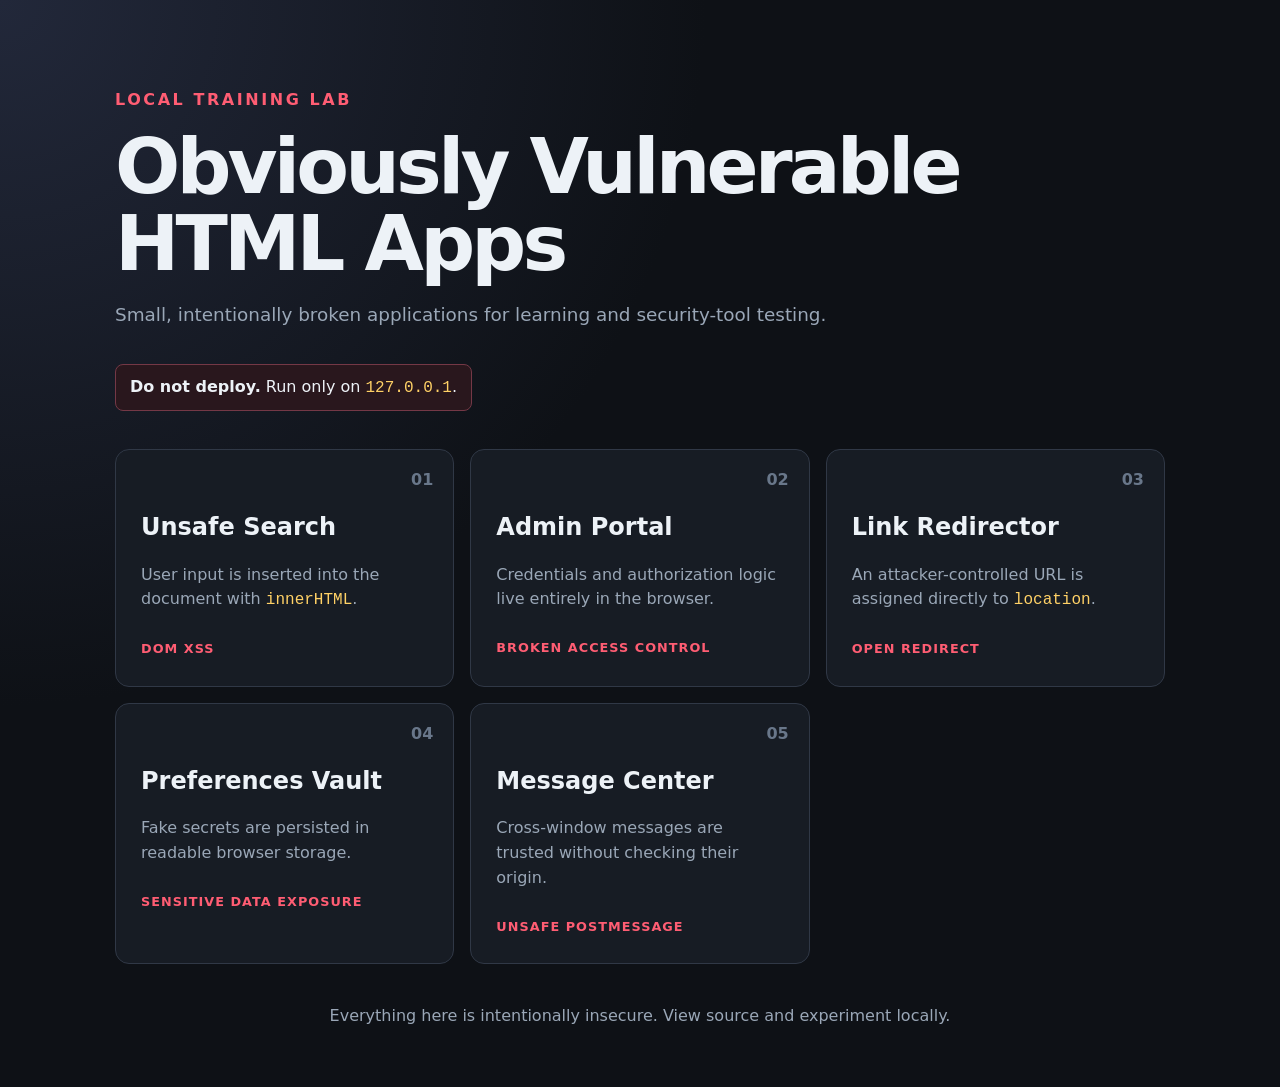
==== index.html @ 45a335d8 "first commit" ====
<!doctype html>
<html lang="en">
<head>
  <meta charset="utf-8">
  <meta name="viewport" content="width=device-width, initial-scale=1">
  <title>Obviously Vulnerable HTML Lab</title>
  <link rel="stylesheet" href="styles.css">
</head>
<body>
  <header class="hero">
    <p class="eyebrow">LOCAL TRAINING LAB</p>
    <h1>Obviously Vulnerable HTML Apps</h1>
    <p>Small, intentionally broken applications for learning and security-tool testing.</p>
    <div class="warning"><strong>Do not deploy.</strong> Run only on <code>127.0.0.1</code>.</div>
  </header>

  <main class="grid">
    <a class="card" href="apps/dom-xss.html">
      <span class="number">01</span><h2>Unsafe Search</h2>
      <p>User input is inserted into the document with <code>innerHTML</code>.</p><span class="tag">DOM XSS</span>
    </a>
    <a class="card" href="apps/client-auth.html">
      <span class="number">02</span><h2>Admin Portal</h2>
      <p>Credentials and authorization logic live entirely in the browser.</p><span class="tag">Broken access control</span>
    </a>
    <a class="card" href="apps/open-redirect.html">
      <span class="number">03</span><h2>Link Redirector</h2>
      <p>An attacker-controlled URL is assigned directly to <code>location</code>.</p><span class="tag">Open redirect</span>
    </a>
    <a class="card" href="apps/insecure-storage.html">
      <span class="number">04</span><h2>Preferences Vault</h2>
      <p>Fake secrets are persisted in readable browser storage.</p><span class="tag">Sensitive data exposure</span>
    </a>
    <a class="card" href="apps/message-center.html">
      <span class="number">05</span><h2>Message Center</h2>
      <p>Cross-window messages are trusted without checking their origin.</p><span class="tag">Unsafe postMessage</span>
    </a>
  </main>
  <footer>Everything here is intentionally insecure. View source and experiment locally.</footer>
</body>
</html>
---- styles.css ----
:root { color-scheme: dark; --bg:#0e1116; --panel:#171c24; --line:#303846; --text:#edf2f7; --muted:#9aa7b7; --danger:#ff5d73; --accent:#ffd166; }
* { box-sizing: border-box; }
body { margin:0; min-height:100vh; color:var(--text); background:radial-gradient(circle at top left,#22283a 0,var(--bg) 42%); font:16px/1.55 system-ui,-apple-system,BlinkMacSystemFont,"Segoe UI",sans-serif; }
a { color:inherit; } code { color:var(--accent); }
.hero, main, footer { width:min(1050px,calc(100% - 40px)); margin-inline:auto; }
.hero { padding:72px 0 38px; }
.hero h1 { margin:6px 0 10px; font-size:clamp(2.2rem,6vw,4.8rem); line-height:1; letter-spacing:-.05em; }
.hero > p:not(.eyebrow) { color:var(--muted); font-size:1.15rem; }
.eyebrow { color:var(--danger); font-weight:800; letter-spacing:.16em; }
.warning { display:inline-block; margin-top:16px; padding:10px 14px; border:1px solid #743846; background:#29171d; border-radius:8px; }
.grid { display:grid; grid-template-columns:repeat(auto-fit,minmax(280px,1fr)); gap:16px; }
.card { position:relative; min-height:220px; padding:25px; border:1px solid var(--line); border-radius:14px; background:var(--panel); text-decoration:none; transition:.18s ease; }
.card:hover { transform:translateY(-3px); border-color:var(--danger); }
.card h2 { margin:34px 0 8px; } .card p { color:var(--muted); }
.number { position:absolute; top:18px; right:20px; color:#69778a; font-weight:800; }
.tag { display:inline-block; margin-top:10px; color:var(--danger); font-size:.8rem; font-weight:800; text-transform:uppercase; letter-spacing:.08em; }
.app { width:min(760px,calc(100% - 40px)); margin:50px auto; }
.back { color:var(--muted); text-decoration:none; }
.panel { margin-top:24px; padding:28px; border:1px solid var(--line); border-radius:14px; background:var(--panel); }
.panel h1 { margin-top:0; }
.hint { padding:12px 14px; color:#ffb9c3; background:#2b181e; border-left:4px solid var(--danger); }
label { display:block; margin:18px 0 6px; font-weight:700; }
input, textarea { width:100%; padding:12px; color:var(--text); background:#0e1218; border:1px solid #455064; border-radius:7px; font:inherit; }
button, .button { display:inline-block; margin-top:16px; padding:11px 16px; color:#16120a; background:var(--accent); border:0; border-radius:7px; font:inherit; font-weight:800; cursor:pointer; text-decoration:none; }
.output { margin-top:20px; min-height:55px; padding:14px; border:1px dashed #526075; border-radius:7px; }
.secret { color:var(--accent); font-family:ui-monospace,monospace; word-break:break-all; }
footer { padding:40px 0 60px; color:var(--muted); text-align:center; }
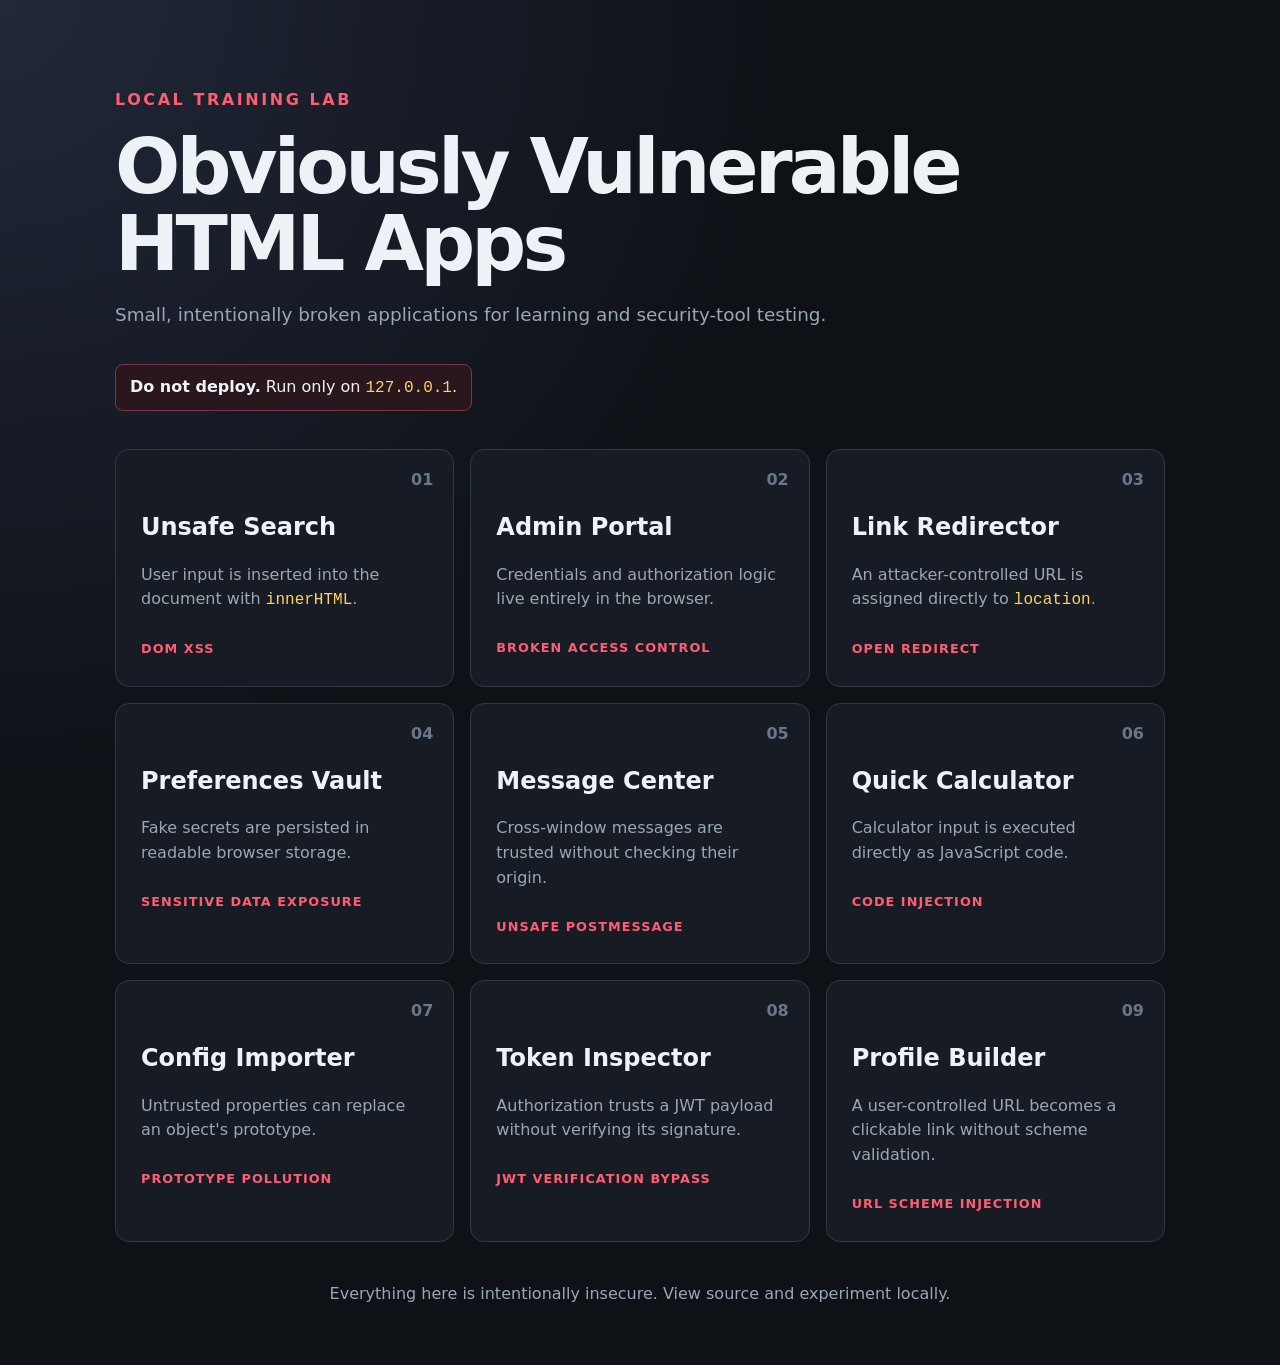
==== commit 3fb4871d: "second commit" ====
--- a/index.html
+++ b/index.html
@@ -35,6 +35,22 @@
       <span class="number">05</span><h2>Message Center</h2>
       <p>Cross-window messages are trusted without checking their origin.</p><span class="tag">Unsafe postMessage</span>
     </a>
+    <a class="card" href="apps/unsafe-eval.html">
+      <span class="number">06</span><h2>Quick Calculator</h2>
+      <p>Calculator input is executed directly as JavaScript code.</p><span class="tag">Code injection</span>
+    </a>
+    <a class="card" href="apps/prototype-pollution.html">
+      <span class="number">07</span><h2>Config Importer</h2>
+      <p>Untrusted properties can replace an object's prototype.</p><span class="tag">Prototype pollution</span>
+    </a>
+    <a class="card" href="apps/unsigned-token.html">
+      <span class="number">08</span><h2>Token Inspector</h2>
+      <p>Authorization trusts a JWT payload without verifying its signature.</p><span class="tag">JWT verification bypass</span>
+    </a>
+    <a class="card" href="apps/url-scheme.html">
+      <span class="number">09</span><h2>Profile Builder</h2>
+      <p>A user-controlled URL becomes a clickable link without scheme validation.</p><span class="tag">URL scheme injection</span>
+    </a>
   </main>
   <footer>Everything here is intentionally insecure. View source and experiment locally.</footer>
 </body>
